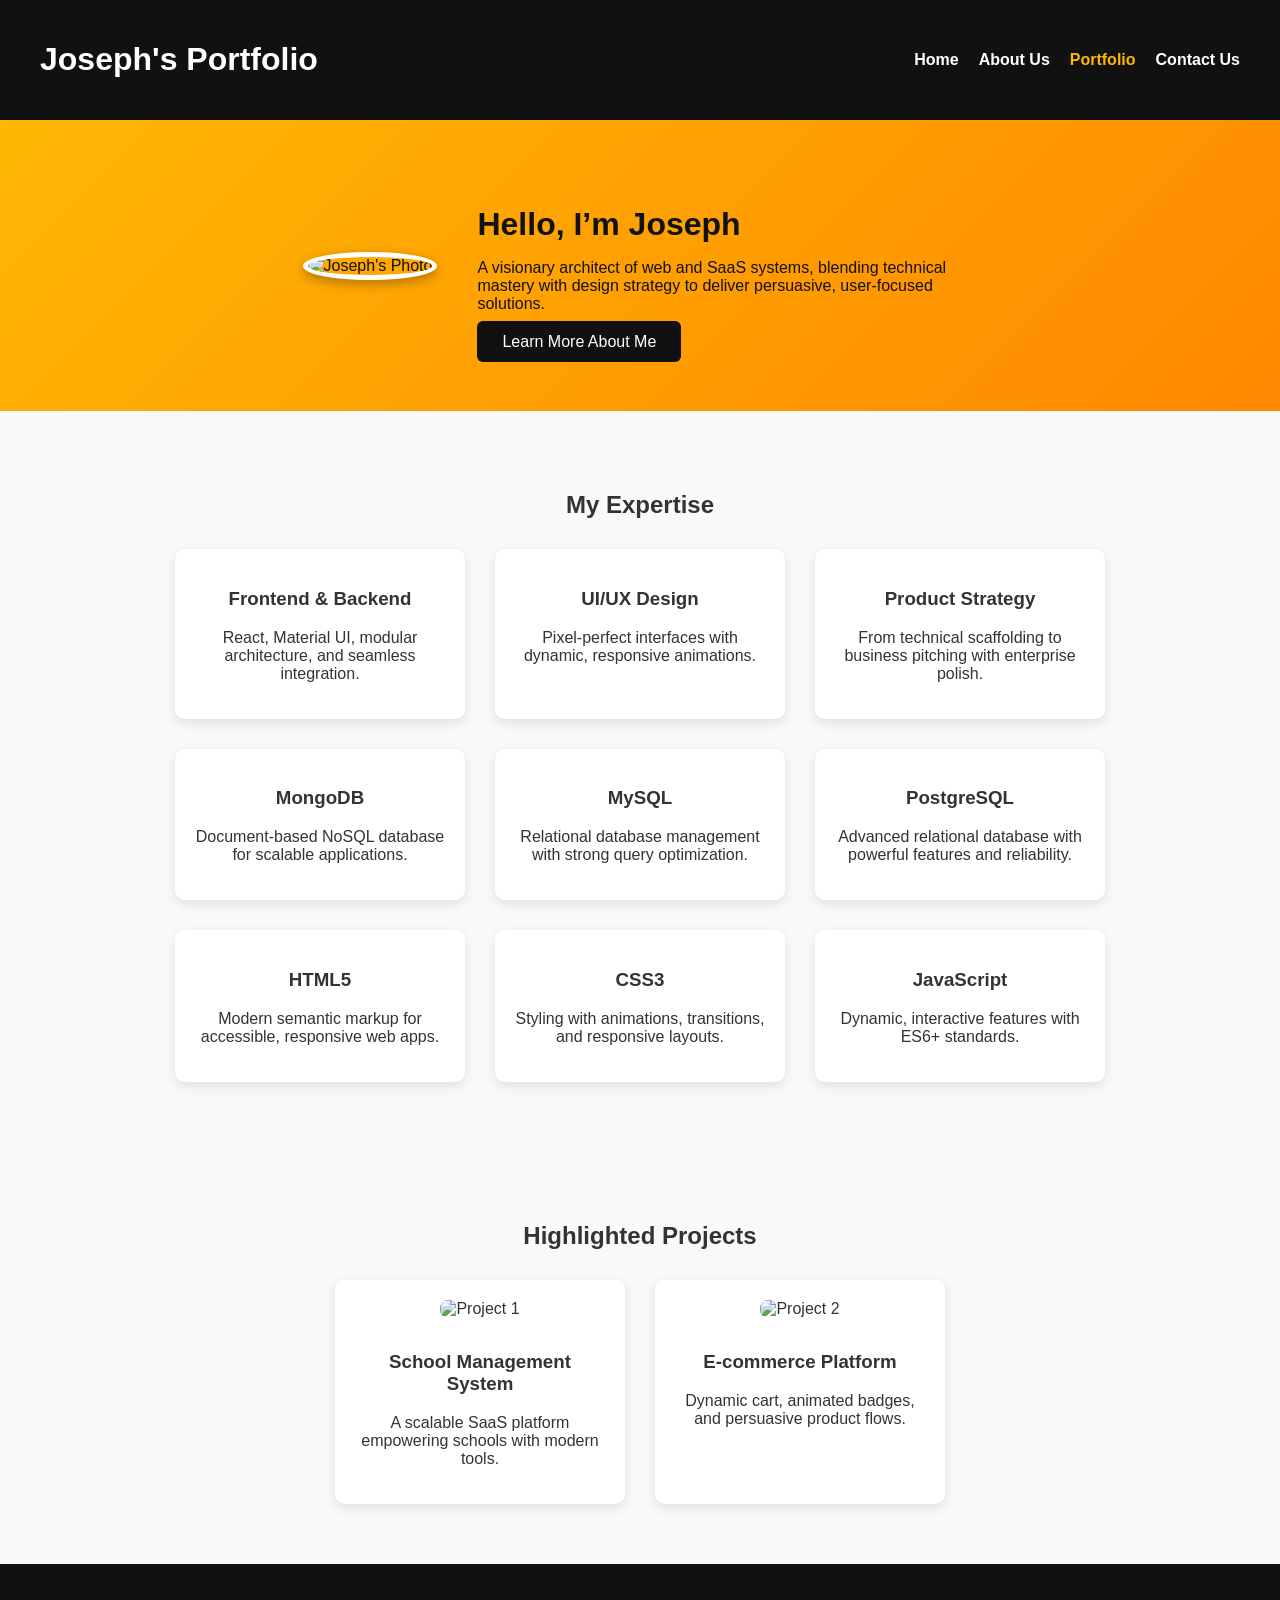
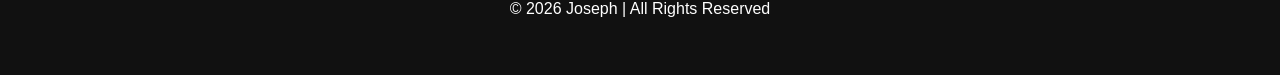
==== index.html @ 056e2744 "Update and rename joseph.html to index.html" ====
<!DOCTYPE html>
<html lang="en">
<head>
  <meta charset="UTF-8">
  <meta name="viewport" content="width=device-width, initial-scale=1.0">
  <title>Joseph's Portfolio</title>
  <link rel="stylesheet" href="joseph.css">
</head>
<body>

  <!-- Header -->
  <header class="portfolio-header">
    <h1>Joseph's Portfolio</h1>
    <nav>
      <ul>
        <li><a href="home.html">Home</a></li>
        <li><a href="about.html">About Us</a></li>
        <li><a href="joseph.html" class="active">Portfolio</a></li>
        <li><a href="contact.html">Contact Us</a></li>
      </ul>
    </nav>
  </header>

  <!-- Hero Section -->
  <section class="hero">
    <div class="photo-placeholder">
      <img src="assets/joseph.jpg" alt="Joseph's Photo">
    </div>
    <div class="intro">
      <h2>Hello, I’m Joseph</h2>
      <p>A visionary architect of web and SaaS systems, blending technical mastery with design strategy to deliver persuasive, user-focused solutions.</p>
      <a href="aboutme.html" class="btn">Learn More About Me</a>
    </div>
  </section>

<!-- Skills Section -->
<section class="skills">
  <h2>My Expertise</h2>
  <div class="skill-grid">
    <div class="skill-card">
      <i class="fas fa-code"></i>
      <h3>Frontend & Backend</h3>
      <p>React, Material UI, modular architecture, and seamless integration.</p>
    </div>
    <div class="skill-card">
      <i class="fas fa-pencil-ruler"></i>
      <h3>UI/UX Design</h3>
      <p>Pixel-perfect interfaces with dynamic, responsive animations.</p>
    </div>
    <div class="skill-card">
      <i class="fas fa-rocket"></i>
      <h3>Product Strategy</h3>
      <p>From technical scaffolding to business pitching with enterprise polish.</p>
    </div>

    <!-- New Skills -->
    <div class="skill-card">
      <i class="fas fa-database"></i>
      <h3>MongoDB</h3>
      <p>Document-based NoSQL database for scalable applications.</p>
    </div>
    <div class="skill-card">
      <i class="fas fa-database"></i>
      <h3>MySQL</h3>
      <p>Relational database management with strong query optimization.</p>
    </div>
    <div class="skill-card">
      <i class="fas fa-database"></i>
      <h3>PostgreSQL</h3>
      <p>Advanced relational database with powerful features and reliability.</p>
    </div>
    <div class="skill-card">
      <i class="fab fa-html5"></i>
      <h3>HTML5</h3>
      <p>Modern semantic markup for accessible, responsive web apps.</p>
    </div>
    <div class="skill-card">
      <i class="fab fa-css3-alt"></i>
      <h3>CSS3</h3>
      <p>Styling with animations, transitions, and responsive layouts.</p>
    </div>
    <div class="skill-card">
      <i class="fab fa-js"></i>
      <h3>JavaScript</h3>
      <p>Dynamic, interactive features with ES6+ standards.</p>
    </div>
  </div>
</section>

  <!-- Projects Section -->
  <section class="projects">
    <h2>Highlighted Projects</h2>
    <div class="project-grid">
      <div class="project-card">
        <img src="assets/project1.jpg" alt="Project 1">
        <h3>School Management System</h3>
        <p>A scalable SaaS platform empowering schools with modern tools.</p>
      </div>
      <div class="project-card">
        <img src="assets/project2.jpg" alt="Project 2">
        <h3>E-commerce Platform</h3>
        <p>Dynamic cart, animated badges, and persuasive product flows.</p>
      </div>
    </div>
  </section>

  <!-- Footer -->
  <footer class="portfolio-footer">
    <p>&copy; 2026 Joseph | All Rights Reserved</p>
    <div class="social-icons">
      <a href="#" aria-label="facebook"><i class="fab fa-facebook"></i></a>
      <a href="#" aria-label="twitter"><i class="fab fa-twitter"></i></a>
      <a href="#" aria-label="instagram"><i class="fab fa-instagram"></i></a>
    </div>
  </footer>

</body>
</html>
---- joseph.css ----
body {
  font-family: 'Segoe UI', sans-serif;
  margin: 0;
  background: #f9f9f9;
  color: #333;
}

header.portfolio-header {
  background: #111;
  color: #fff;
  padding: 20px 40px;
  display: flex;
  justify-content: space-between;
  align-items: center;
}

header.portfolio-header ul {
  list-style: none;
  display: flex;
  gap: 20px;
}

header.portfolio-header ul li a {
  color: #fff;
  text-decoration: none;
  font-weight: 600;
  transition: 0.3s;
}

header.portfolio-header ul li a:hover,
header.portfolio-header ul li a.active {
  color: #ffb703;
}

.hero {
  display: flex;
  align-items: center;
  justify-content: center;
  padding: 60px 20px;
  background: linear-gradient(135deg, #ffb703, #ff8800);
  color: #111;
}

.photo-placeholder img {
  width: 400px;
  height: 400px;
  border-radius: 50%;
  border: 5px solid #fff;
  box-shadow: 0 4px 12px rgba(0,0,0,0.3);
  margin-right: 40px;
}

.intro h2 {
  font-size: 2rem;
  margin-bottom: 10px;
}

.intro p {
  max-width: 500px;
  margin-bottom: 20px;
}

.btn {
  background: #111;
  color: #fff;
  padding: 12px 25px;
  border-radius: 6px;
  text-decoration: none;
  transition: 0.3s;
}

.btn:hover {
  background: #fff;
  color: #111;
}

.skills, .projects {
  padding: 60px 20px;
  text-align: center;
}

.skill-grid, .project-grid {
  display: flex;
  justify-content: center;
  gap: 30px;
  flex-wrap: wrap;
  margin-top: 30px;
}

.skill-card, .project-card {
  background: #fff;
  padding: 20px;
  border-radius: 10px;
  box-shadow: 0 4px 12px rgba(0,0,0,0.1);
  width: 250px;
  transition: transform 0.3s;
}

.skill-card:hover, .project-card:hover {
  transform: translateY(-5px);
}

.skill-card i {
  font-size: 2rem;
  color: #ffb703;
  margin-bottom: 10px;
}

.project-card img {
  width: 100%;
  border-radius: 8px;
  margin-bottom: 15px;
}

footer.portfolio-footer {
  background: #111;
  color: #fff;
  text-align: center;
  padding: 20px;
}

footer.portfolio-footer .social-icons {
  margin-top: 10px;
}

footer.portfolio-footer .social-icons a {
  color: #fff;
  margin: 0 10px;
  font-size: 18px;
  transition: 0.3s;
}

footer.portfolio-footer .social-icons a:hover {
  color: #ffb703;
}
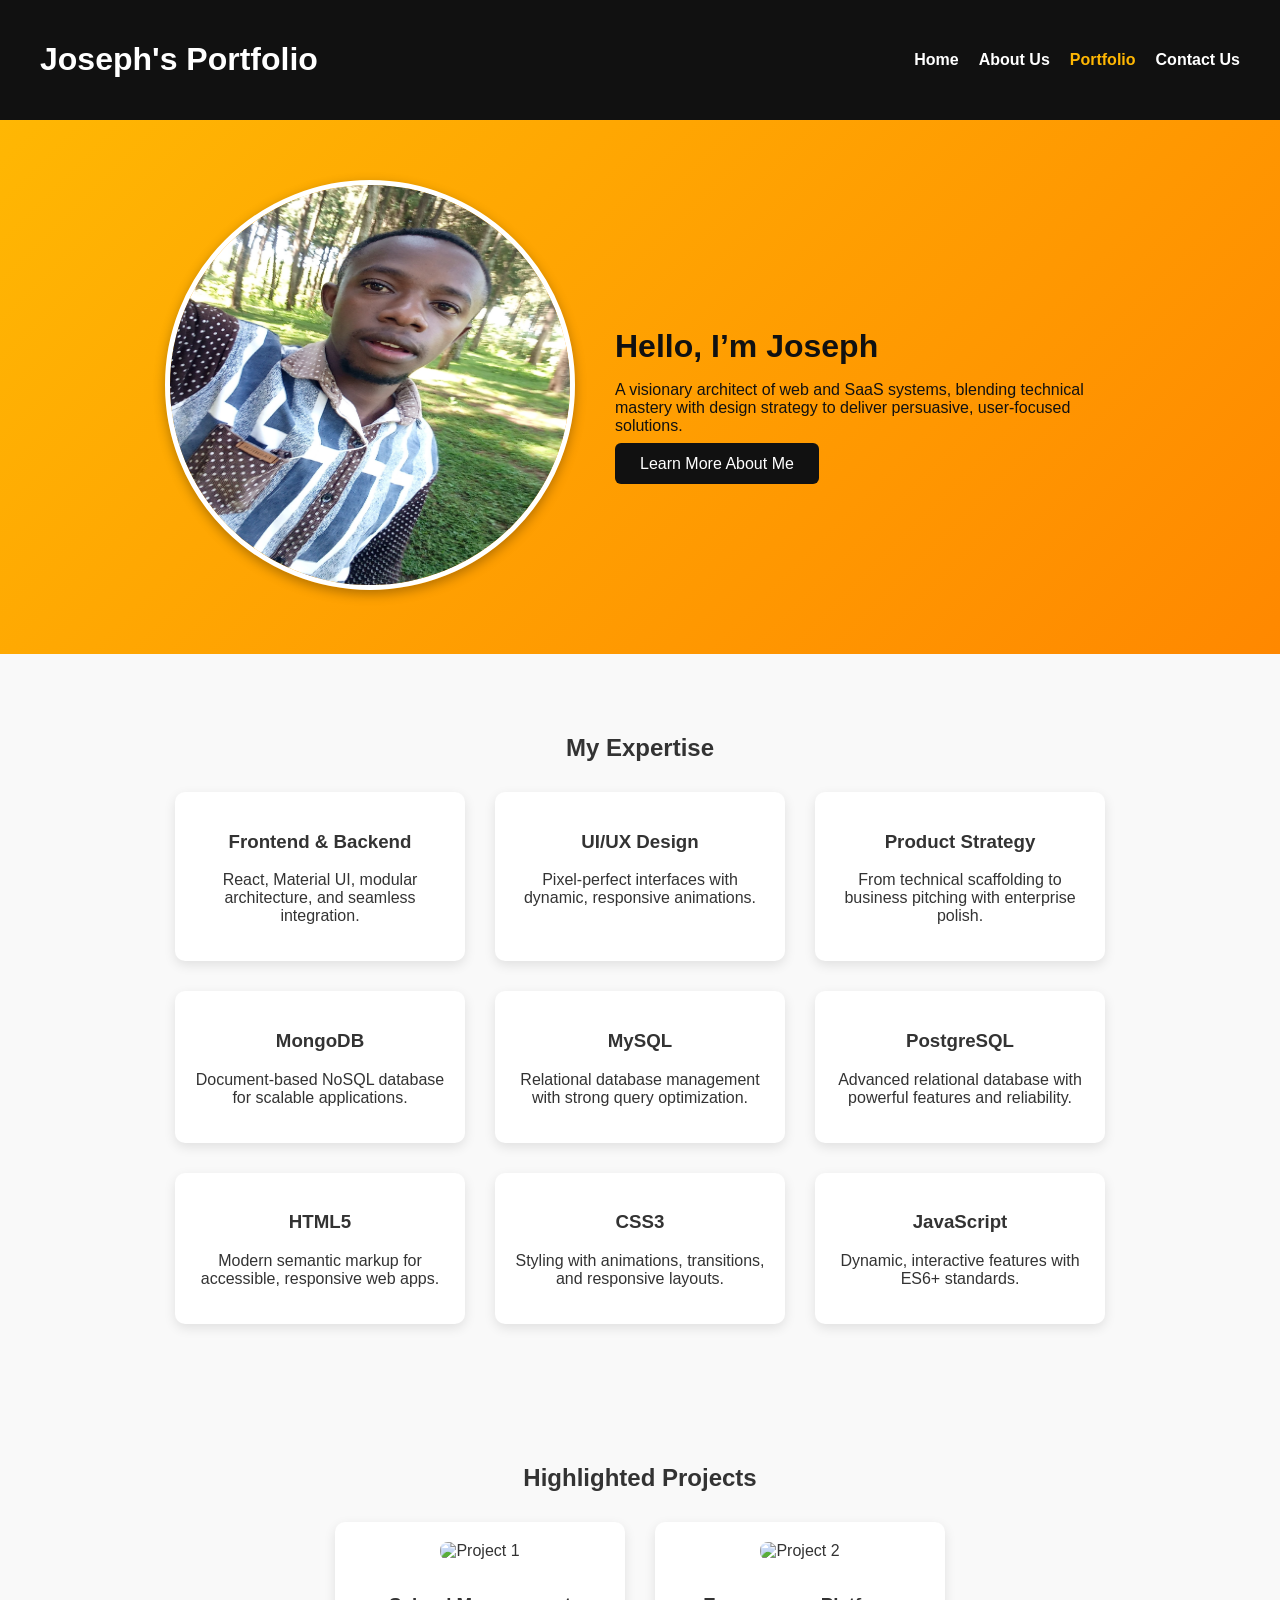
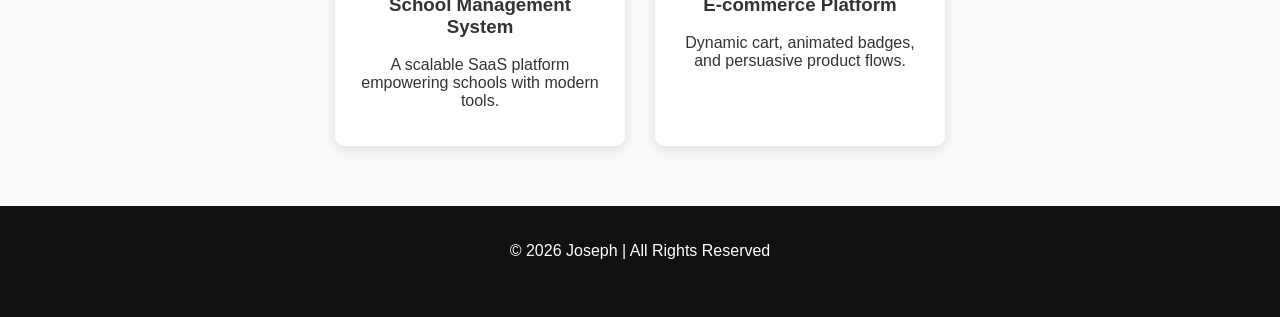
==== commit 98701bfb: "Fix HTML encoding issues in index.html" ====
--- a/index.html
+++ b/index.html
@@ -24,7 +24,7 @@
   <!-- Hero Section -->
   <section class="hero">
     <div class="photo-placeholder">
-      <img src="assets/joseph.jpg" alt="Joseph's Photo">
+      <img src="joseph.jpg" alt="Joseph's Photo">
     </div>
     <div class="intro">
       <h2>Hello, I’m Joseph</h2>
@@ -116,3 +116,4 @@
 
 </body>
 </html>
+
